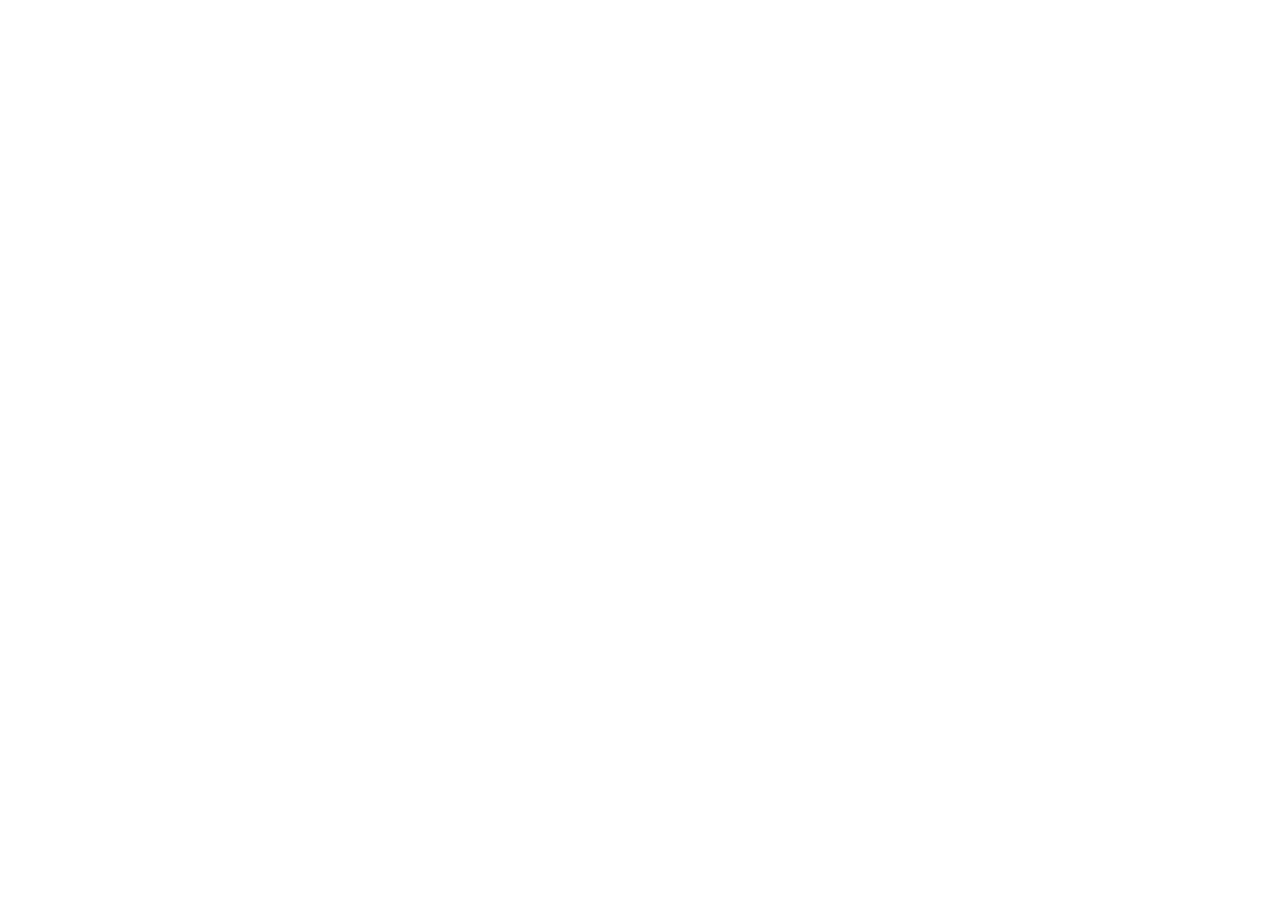
==== index.html @ 0cd40258 "Add files via upload" ====
<!DOCTYPE html>
<html lang="en">
<head>
  <meta charset="UTF-8">
  <meta name="viewport" content="width=device-width, initial-scale=1">
  <title>Campus Store Kiosk</title>
  <link rel="stylesheet" href="css/styles.css">
</head>
<body>
  <!-- The whole kiosk is rendered into this container by js/app.js -->
  <div id="app"></div>

  <script src="js/products.js"></script>
  <script src="js/app.js"></script>
</body>
</html>
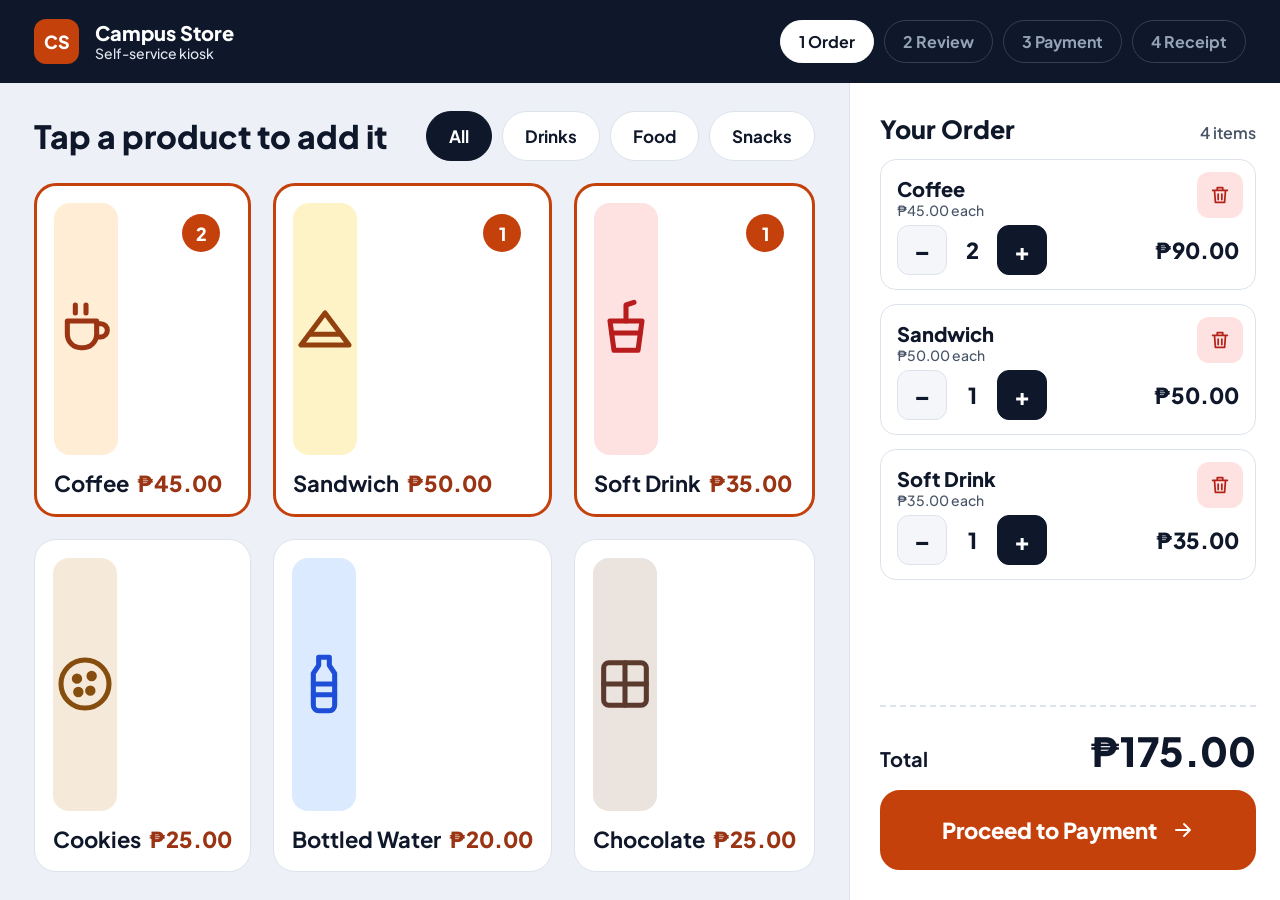
==== commit 5c840c01: "Add files via upload Stage 2: build kiosk interface" ====
--- a/index.html
+++ b/index.html
@@ -4,6 +4,13 @@
   <meta charset="UTF-8">
   <meta name="viewport" content="width=device-width, initial-scale=1">
   <title>Campus Store Kiosk</title>
+
+  <!-- Fonts: Plus Jakarta Sans (interface) and JetBrains Mono (receipt, transaction numbers).
+       If the kiosk is offline, the browser falls back to system fonts. -->
+  <link rel="preconnect" href="https://fonts.googleapis.com">
+  <link rel="preconnect" href="https://fonts.gstatic.com" crossorigin>
+  <link href="https://fonts.googleapis.com/css2?family=JetBrains+Mono:wght@400;600;700&family=Plus+Jakarta+Sans:wght@400;500;600;700;800&display=swap" rel="stylesheet">
+
   <link rel="stylesheet" href="css/styles.css">
 </head>
 <body>
--- a/css/styles.css
+++ b/css/styles.css
@@ -0,0 +1,333 @@
+/* ===== Design tokens (taken from the IT415 Sample UI) ===== */
+:root {
+  --navy: #0f172a;
+  --navy-soft: #1b2436;
+  --orange: #c4410c;
+  --orange-dark: #9a3412;
+  --cream: #fff4e8;
+  --bg: #edf1f7;
+  --card: #ffffff;
+  --border: #dde3ec;
+  --text: #0f172a;
+  --muted: #475467;
+  --green: #15803d;
+  --green-bg: #dcfce7;
+  --red: #b42318;
+  --red-bg: #fee2e2;
+  --blue: #1d4ed8;
+  --blue-bg: #dbeafe;
+  --purple: #6d28d9;
+  --purple-bg: #ede9fe;
+  --radius: 22px;
+  --font: "Plus Jakarta Sans", "Segoe UI", system-ui, sans-serif;
+  --mono: "JetBrains Mono", "Consolas", "Courier New", monospace;
+}
+
+* { box-sizing: border-box; }
+
+html, body {
+  margin: 0;
+  height: 100%;
+  background: var(--bg);
+  color: var(--text);
+  font-family: var(--font);
+  -webkit-tap-highlight-color: transparent;
+  user-select: none;
+}
+
+button { font-family: inherit; color: inherit; cursor: pointer; }
+svg { display: block; }
+
+/* ===== Page frame: header on top, screen fills the rest ===== */
+#app { height: 100vh; display: flex; flex-direction: column; }
+.screen { flex: 1; min-height: 0; }
+
+/* ===== Header ===== */
+.header {
+  height: 83px;
+  flex: none;
+  background: var(--navy);
+  color: #fff;
+  display: flex;
+  align-items: center;
+  justify-content: space-between;
+  padding: 0 34px;
+}
+.brand { display: flex; align-items: center; gap: 16px; }
+.brand-logo {
+  width: 45px; height: 45px;
+  background: var(--orange);
+  border-radius: 12px;
+  display: grid; place-items: center;
+  font-weight: 800; font-size: 18px;
+}
+.brand-name { font-weight: 800; font-size: 20px; line-height: 1.1; }
+.brand-sub { font-size: 14px; font-weight: 500; color: #e2e8f0; }
+
+.steps { display: flex; gap: 10px; }
+.step {
+  padding: 10px 18px;
+  border-radius: 999px;
+  font-weight: 700; font-size: 16px;
+  border: 1px solid #334155;
+  color: #94a3b8;
+}
+.step.done { background: var(--navy-soft); border-color: var(--navy-soft); color: #fff; }
+.step.active { background: #fff; border-color: #fff; color: var(--navy); }
+
+/* ===== Shared buttons ===== */
+.btn {
+  border-radius: 20px;
+  border: 2px solid var(--navy);
+  background: #fff;
+  font-weight: 800; font-size: 22px;
+  min-height: 80px;
+  padding: 0 28px;
+  display: inline-flex; align-items: center; justify-content: center; gap: 14px;
+}
+.btn:active { transform: scale(0.98); }
+.btn-primary { background: var(--orange); border-color: var(--orange); color: #fff; }
+.btn-primary:disabled { background: #cbd5e1; border-color: #cbd5e1; color: #fff; cursor: not-allowed; }
+.btn svg { width: 24px; height: 24px; }
+
+.card { background: var(--card); border: 1px solid var(--border); border-radius: var(--radius); }
+.peso-orange { color: var(--orange-dark); font-weight: 800; }
+
+/* ===== Screen 1: Order ===== */
+.order-layout { display: grid; grid-template-columns: 1fr 437px; height: 100%; }
+.products-area { padding: 28px 34px; display: flex; flex-direction: column; min-height: 0; }
+.products-top { display: flex; align-items: center; justify-content: space-between; margin-bottom: 22px; }
+.products-top h1 { margin: 0; font-size: 32px; font-weight: 800; }
+.chips { display: flex; gap: 10px; }
+.chip {
+  min-height: 50px; padding: 0 22px;
+  border-radius: 999px; border: 1px solid var(--border);
+  background: #fff; font-weight: 700; font-size: 17px;
+}
+.chip.selected { background: var(--navy); border-color: var(--navy); color: #fff; }
+
+.product-grid {
+  flex: 1; min-height: 0;
+  display: grid; grid-template-columns: repeat(3, 1fr); grid-template-rows: repeat(2, 1fr);
+  gap: 22px;
+}
+.product-card {
+  position: relative;
+  display: flex; flex-direction: column; gap: 14px;
+  padding: 18px;
+  background: #fff;
+  border: 1.5px solid var(--border);
+  border-radius: 22px;
+  text-align: left;
+  min-height: 0;
+}
+.product-card.in-order { border: 3px solid var(--orange); padding: 16.5px; }
+.product-tile { flex: 1; min-height: 0; border-radius: 16px; display: grid; place-items: center; }
+.product-tile svg { width: 56px; height: 56px; }
+.product-info { display: flex; justify-content: space-between; align-items: baseline; gap: 8px; }
+.product-name { font-weight: 700; font-size: 22px; white-space: nowrap; }
+.product-price { font-weight: 800; font-size: 22px; color: var(--orange-dark); white-space: nowrap; }
+.badge {
+  position: absolute; top: 28px; right: 28px;
+  width: 38px; height: 38px; border-radius: 50%;
+  background: var(--orange); color: #fff;
+  display: grid; place-items: center; font-weight: 800; font-size: 18px;
+}
+
+/* Order panel (right side) */
+.order-panel {
+  background: #fff; border-left: 1px solid var(--border);
+  padding: 30px; display: flex; flex-direction: column; min-height: 0;
+}
+.panel-head { display: flex; justify-content: space-between; align-items: baseline; margin-bottom: 14px; }
+.panel-head h2 { margin: 0; font-size: 25px; font-weight: 800; }
+.panel-head span { color: var(--muted); font-weight: 600; font-size: 16px; }
+.order-rows { flex: 1; min-height: 0; overflow-y: auto; display: flex; flex-direction: column; gap: 14px; }
+.order-row { border: 1px solid var(--border); border-radius: 16px; padding: 16px 16px 14px; position: relative; }
+.row-name { font-weight: 800; font-size: 20px; }
+.row-each { font-size: 14px; color: var(--muted); font-weight: 500; }
+.row-bottom { display: flex; align-items: center; margin-top: 6px; }
+.qty { display: flex; align-items: center; gap: 14px; }
+.qty-btn {
+  width: 50px; height: 50px; border-radius: 12px; border: 1px solid var(--border);
+  background: #f4f6fa; font-size: 24px; font-weight: 800; display: grid; place-items: center;
+}
+.qty-btn.plus { background: var(--navy); border-color: var(--navy); color: #fff; }
+.qty-num { min-width: 22px; text-align: center; font-weight: 800; font-size: 22px; }
+.row-subtotal { margin-left: auto; font-weight: 800; font-size: 22px; }
+.trash-btn {
+  position: absolute; top: 12px; right: 12px;
+  width: 46px; height: 46px; border-radius: 12px; border: none;
+  background: var(--red-bg); color: var(--red);
+  display: grid; place-items: center;
+}
+.trash-btn svg { width: 22px; height: 22px; }
+
+.order-empty {
+  flex: 1; border: 2px dashed var(--border); border-radius: 16px;
+  display: flex; flex-direction: column; align-items: center; justify-content: center;
+  text-align: center; padding: 24px; color: var(--muted); gap: 8px;
+}
+.order-empty svg { width: 56px; height: 56px; color: #94a3b8; }
+.order-empty strong { font-size: 20px; color: var(--text); }
+
+.panel-foot { border-top: 2px dashed var(--border); margin-top: 18px; padding-top: 18px; }
+.total-line { display: flex; justify-content: space-between; align-items: baseline; margin-bottom: 14px; }
+.total-line .label { font-weight: 700; font-size: 20px; }
+.total-line .amount { font-weight: 800; font-size: 40px; }
+.panel-foot .btn { width: 100%; }
+
+/* ===== Screen 2: Review ===== */
+.review-wrap { max-width: 1084px; margin: 0 auto; padding: 40px 0 0; }
+.review-wrap h1, .pay-head h1 { margin: 0; font-size: 36px; font-weight: 800; }
+.sub { margin: 4px 0 0; color: var(--muted); font-size: 18px; font-weight: 500; }
+.table-card { margin-top: 24px; overflow: hidden; }
+.table-head, .table-row { display: grid; grid-template-columns: 1fr 160px 220px 200px; align-items: center; padding: 0 34px; }
+.table-head { height: 58px; background: #f8fafc; border-bottom: 1px solid var(--border);
+  font-size: 15px; font-weight: 800; letter-spacing: 0.06em; color: var(--muted); }
+.table-row { height: 76px; border-bottom: 1px solid var(--border); font-size: 24px; }
+.table-row .name { font-weight: 800; }
+.table-row .unit { color: var(--muted); }
+.table-row .subtotal { font-weight: 800; }
+.table-head > :nth-child(n+2), .table-row > :nth-child(n+2) { text-align: right; }
+.table-head > :nth-child(2), .table-row > :nth-child(2) { text-align: center; }
+.table-row .qty-cell { font-weight: 800; }
+.table-space { height: 70px; }
+.table-foot { background: var(--cream); border-top: 2px solid #fde9c4; padding: 24px 34px;
+  display: flex; justify-content: space-between; align-items: center; }
+.table-foot .t1 { font-weight: 800; font-size: 22px; }
+.table-foot .t2 { color: var(--muted); font-size: 16px; }
+.table-foot .big { font-size: 52px; font-weight: 800; color: var(--orange-dark); }
+.button-row { display: flex; gap: 20px; margin-top: 24px; }
+.button-row .btn-secondary { width: 295px; }
+.button-row .btn-primary { flex: 1; }
+
+/* ===== Screen 3: Payment method ===== */
+.pay-wrap { max-width: 1168px; margin: 0 auto; padding: 42px 0 0; }
+.pay-head { display: flex; justify-content: space-between; align-items: flex-end; }
+.pay-head h1 { margin-top: 28px; }
+.due-card { padding: 12px 28px 10px; text-align: right; border-radius: 18px; }
+.due-card .l { font-size: 14px; font-weight: 800; letter-spacing: 0.06em; color: var(--muted); }
+.due-card .v { font-size: 40px; font-weight: 800; color: var(--orange-dark); line-height: 1.1; }
+.method-grid { display: grid; grid-template-columns: repeat(3, 1fr); gap: 30px; margin-top: 34px; }
+.method-card {
+  height: 420px; border-radius: 28px; border: 2px solid var(--border); background: #fff;
+  display: flex; flex-direction: column; align-items: center; justify-content: center;
+  text-align: center; padding: 30px; gap: 14px;
+}
+.method-card:active { transform: scale(0.98); }
+.method-icon { width: 146px; height: 146px; border-radius: 50%; display: grid; place-items: center; margin-bottom: 14px; }
+.method-icon svg { width: 72px; height: 72px; }
+.method-card h2 { margin: 0; font-size: 34px; font-weight: 800; }
+.method-card p { margin: 0; color: var(--muted); font-size: 19px; font-weight: 500; max-width: 300px; }
+.pay-wrap > .btn { margin-top: 34px; width: 295px; }
+
+/* ===== Screen 4: Cash ===== */
+.cash-layout { display: grid; grid-template-columns: 1fr 1fr; gap: 42px; padding: 34px 67px 0; }
+.title-line { display: flex; align-items: center; gap: 16px; }
+.title-line h1 { margin: 0; font-size: 36px; font-weight: 800; }
+.title-icon { width: 58px; height: 58px; border-radius: 16px; display: grid; place-items: center; }
+.title-icon svg { width: 30px; height: 30px; }
+.amount-card { margin-top: 22px; padding: 0 26px; height: 86px; display: flex; align-items: center; justify-content: space-between; border-radius: 22px; }
+.amount-card .l { color: var(--muted); font-weight: 700; font-size: 21px; }
+.amount-card .v { font-size: 38px; font-weight: 800; }
+.field-label { margin: 22px 0 8px; font-weight: 800; font-size: 19px; }
+.amount-input { height: 82px; border: 3px solid var(--navy); border-radius: 22px; background: #fff;
+  padding: 0 26px; display: flex; align-items: center; font-size: 42px; font-weight: 800; }
+.amount-input.error { border-color: var(--red); }
+.quick-label { margin: 18px 0 8px; color: var(--muted); font-weight: 700; font-size: 17px; }
+.quick-row { display: grid; grid-template-columns: repeat(4, 1fr); gap: 12px; }
+.quick-btn { height: 62px; border-radius: 16px; border: 1px solid var(--border); background: #fff; font-weight: 800; font-size: 20px; }
+.quick-btn.selected { background: var(--navy); border-color: var(--navy); color: #fff; }
+.change-box { margin-top: 18px; height: 94px; padding: 0 26px; border-radius: 22px; background: var(--green-bg);
+  border: 2px solid #86efac; display: flex; align-items: center; justify-content: space-between; color: var(--green); }
+.change-box .t1 { font-weight: 800; font-size: 22px; }
+.change-box .t2 { font-size: 16px; font-weight: 600; }
+.change-box .v { font-size: 46px; font-weight: 800; }
+.keypad-area { display: flex; flex-direction: column; gap: 14px; }
+.keypad { display: grid; grid-template-columns: repeat(3, 1fr); gap: 12px; }
+.key { height: 116px; border-radius: 18px; border: 1px solid var(--border); background: #fff; font-weight: 800; font-size: 38px; display: grid; place-items: center; }
+.key.muted { background: #f1f4f9; font-size: 25px; }
+.key svg { width: 34px; height: 34px; }
+.key:active { background: #eef2f7; }
+.keypad-area .btn { width: 100%; min-height: 84px; }
+.keypad-area .btn-secondary { min-height: 66px; font-size: 21px; }
+
+/* ===== Screen 5: Success ===== */
+.center-wrap { height: 100%; display: flex; justify-content: center; padding-top: 42px; }
+.success-card { width: 750px; height: max-content; padding: 42px 50px 40px; text-align: center; border-radius: 40px; }
+.success-icon { width: 118px; height: 118px; border-radius: 50%; background: #15803d; display: grid; place-items: center; margin: 0 auto 22px; }
+.success-icon svg { width: 62px; height: 62px; color: #fff; }
+.success-card h1 { margin: 0; color: #14532d; font-size: 46px; font-weight: 800; }
+.success-card .sub { margin-bottom: 26px; }
+.details { border: 1px solid var(--border); border-radius: 22px; overflow: hidden; text-align: left; margin-bottom: 20px; }
+.detail-row { display: flex; justify-content: space-between; align-items: center; padding: 0 26px; height: 57px;
+  border-bottom: 1px solid var(--border); font-size: 20px; color: var(--muted); font-weight: 600; }
+.detail-row:last-child { border-bottom: none; }
+.detail-row:first-child { background: #f8fafc; height: 64px; }
+.detail-row .v { color: var(--text); font-weight: 800; font-size: 22px; }
+.detail-row .v.mono { font-family: var(--mono); font-size: 23px; }
+.detail-row .v.green { color: var(--green); font-size: 26px; }
+.success-card .btn { width: 100%; min-height: 80px; }
+
+/* ===== Screen 6: Receipt ===== */
+.receipt-layout { display: grid; grid-template-columns: 490px 440px; gap: 58px; justify-content: center; align-items: center; padding: 30px 0; height: 100%; }
+.receipt-paper { background: #fff; border-radius: 8px; padding: 32px 33px 24px; font-family: var(--mono);
+  box-shadow: 0 10px 28px rgba(15, 23, 42, 0.12); height: 692px; display: flex; flex-direction: column; font-size: 16px; }
+.receipt-paper .title { text-align: center; font-weight: 700; font-size: 22px; letter-spacing: 0.05em; }
+.receipt-paper .sub-title { text-align: center; font-size: 13px; color: var(--muted); margin: 6px 0 16px; }
+.dash { border-top: 1.5px dashed #94a3b8; margin: 12px 0; }
+.r-line { display: flex; justify-content: space-between; margin: 4px 0; }
+.r-head { font-size: 12px; color: var(--muted); font-weight: 600; margin: 8px 0 12px; }
+.r-item { margin-bottom: 12px; }
+.r-item .n { display: flex; justify-content: space-between; font-weight: 700; }
+.r-item .d { color: var(--muted); font-size: 14px; }
+.r-total { font-weight: 700; font-size: 22px; margin: 6px 0 12px; }
+.r-status { color: var(--green); font-weight: 700; }
+.receipt-paper .spacer { flex: 1; }
+.receipt-paper .thanks { text-align: center; font-size: 13px; margin-top: 10px; }
+.receipt-actions h1 { margin: 0 0 8px; font-size: 38px; font-weight: 800; }
+.receipt-actions .sub { margin-bottom: 20px; }
+.receipt-actions .btn { width: 100%; }
+.receipt-actions .btn-secondary { min-height: 66px; margin-top: 18px; font-size: 21px; }
+.note { margin: 18px 0 0; color: var(--muted); font-size: 16px; font-weight: 500; }
+
+/* ===== Screen 7: QR ===== */
+.split-layout { height: 100%; display: grid; grid-template-columns: 457px 641px; gap: 68px; justify-content: center; align-items: center; padding-bottom: 40px; }
+.visual-card { height: 458px; border-radius: 40px; display: grid; place-items: center; }
+.visual-card.tall { height: 542px; }
+.qr-box { width: 312px; height: 312px; border: 2px dashed #94a3b8; border-radius: 10px; position: relative; text-align: center; }
+.qr-corner { position: absolute; width: 75px; height: 75px; background: var(--navy); border-radius: 8px; }
+.qr-corner::before { content: ""; position: absolute; inset: 14px; background: #fff; }
+.qr-corner::after { content: ""; position: absolute; inset: 26px; background: var(--navy); }
+.qr-corner.tl { top: 15px; left: 15px; } .qr-corner.tr { top: 15px; right: 15px; } .qr-corner.bl { bottom: 15px; left: 15px; }
+.qr-label { position: absolute; top: 140px; left: 0; right: 0; font-family: var(--mono); font-size: 14px; font-weight: 700; }
+.qr-label small { display: block; font-weight: 400; font-size: 12px; }
+.qr-ref { margin-top: 14px; color: var(--muted); font-weight: 700; font-size: 16px; text-align: center; }
+.info-side .title-line { margin-bottom: 18px; }
+.info-side .amount-card { margin-top: 0; height: 90px; }
+.info-side .amount-card .v { font-size: 46px; color: var(--orange-dark); }
+.qr-steps { list-style: none; margin: 18px 0; padding: 0; display: flex; flex-direction: column; gap: 14px; }
+.qr-steps li { display: flex; gap: 16px; align-items: center; font-size: 20px; font-weight: 500; }
+.qr-steps .n { width: 38px; height: 38px; border-radius: 50%; background: var(--navy); color: #fff; display: grid; place-items: center; font-weight: 800; font-size: 17px; flex: none; }
+.info-side .button-row { margin-top: 18px; gap: 16px; }
+.info-side .button-row .btn-secondary { width: 232px; min-height: 82px; }
+.info-side .note { margin-top: 14px; font-size: 15px; }
+
+/* ===== Screen 8: Card ===== */
+.instruction { margin: 20px 0 14px; font-weight: 800; font-size: 25px; }
+.processing { background: var(--purple-bg); border: 2px solid #c4b5fd; border-radius: 20px; padding: 22px 24px; color: #4c1d95; }
+.processing .top { display: flex; align-items: center; gap: 14px; font-weight: 800; font-size: 22px; }
+.spinner { width: 26px; height: 26px; border: 4px solid #c4b5fd; border-top-color: var(--purple); border-radius: 50%; animation: spin 0.9s linear infinite; }
+@keyframes spin { to { transform: rotate(360deg); } }
+.progress { height: 12px; background: #fff; border-radius: 999px; margin: 14px 0 10px; overflow: hidden; }
+.progress > div { height: 100%; width: 60%; background: var(--purple); border-radius: 999px; }
+.processing .warn { font-size: 16px; font-weight: 500; }
+
+/* ===== Toast (bottom center) ===== */
+.toast {
+  position: fixed; bottom: 34px; left: 50%; transform: translateX(-50%);
+  background: var(--navy); color: #fff; font-weight: 700; font-size: 19px;
+  padding: 16px 28px; border-radius: 999px; display: flex; align-items: center; gap: 12px;
+}
+.toast svg { width: 22px; height: 22px; color: #4ade80; }
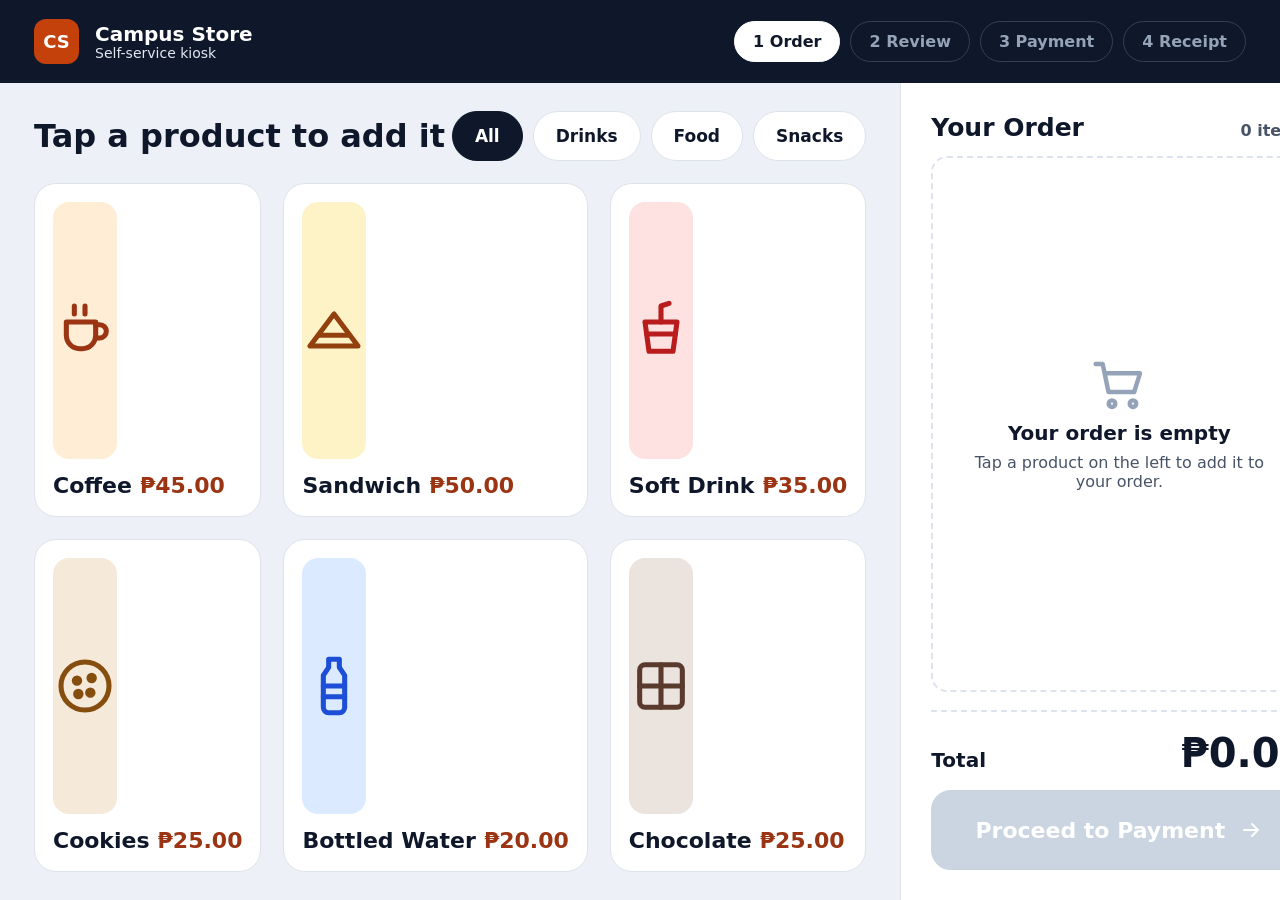
==== commit d6cb97a9: "Update kiosk title and viewport settings" ====
--- a/index.html
+++ b/index.html
@@ -2,14 +2,17 @@
 <html lang="en">
 <head>
   <meta charset="UTF-8">
-  <meta name="viewport" content="width=device-width, initial-scale=1">
-  <title>Campus Store Kiosk</title>
+  <!-- Tablet kiosk: fit the screen width, and stop pinch-zoom so a stray touch never zooms the kiosk. -->
+  <meta name="viewport" content="width=device-width, initial-scale=1, maximum-scale=1, user-scalable=no, viewport-fit=cover">
+  <meta name="theme-color" content="#1c120c">
+  <meta name="mobile-web-app-capable" content="yes">
+  <title>Slurp Noodle House Kiosk</title>
 
-  <!-- Fonts: Plus Jakarta Sans (interface) and JetBrains Mono (receipt, transaction numbers).
+  <!-- Fonts: Poppins (interface) and JetBrains Mono (receipt, transaction numbers).
        If the kiosk is offline, the browser falls back to system fonts. -->
   <link rel="preconnect" href="https://fonts.googleapis.com">
   <link rel="preconnect" href="https://fonts.gstatic.com" crossorigin>
-  <link href="https://fonts.googleapis.com/css2?family=JetBrains+Mono:wght@400;600;700&family=Plus+Jakarta+Sans:wght@400;500;600;700;800&display=swap" rel="stylesheet">
+  <link href="https://fonts.googleapis.com/css2?family=JetBrains+Mono:wght@400;600;700&family=Poppins:wght@400;500;600;700;800&display=swap" rel="stylesheet">
 
   <link rel="stylesheet" href="css/styles.css">
 </head>
--- a/css/styles.css
+++ b/css/styles.css
@@ -331,3 +331,11 @@
   padding: 16px 28px; border-radius: 999px; display: flex; align-items: center; gap: 12px;
 }
 .toast svg { width: 22px; height: 22px; color: #4ade80; }
+
+/* ===== Stage 3 additions: toast animation, error toast, card progress animation ===== */
+.toast { z-index: 50; animation: toast-in 0.2s ease-out; }
+.toast.error svg { color: #f87171; }
+@keyframes toast-in { from { opacity: 0; transform: translate(-50%, 12px); } to { opacity: 1; transform: translate(-50%, 0); } }
+.progress > div.running { width: 0; animation: fill-bar 1.8s linear forwards; }
+@keyframes fill-bar { to { width: 100%; } }
+.btn-secondary:disabled { opacity: 0.5; cursor: not-allowed; }
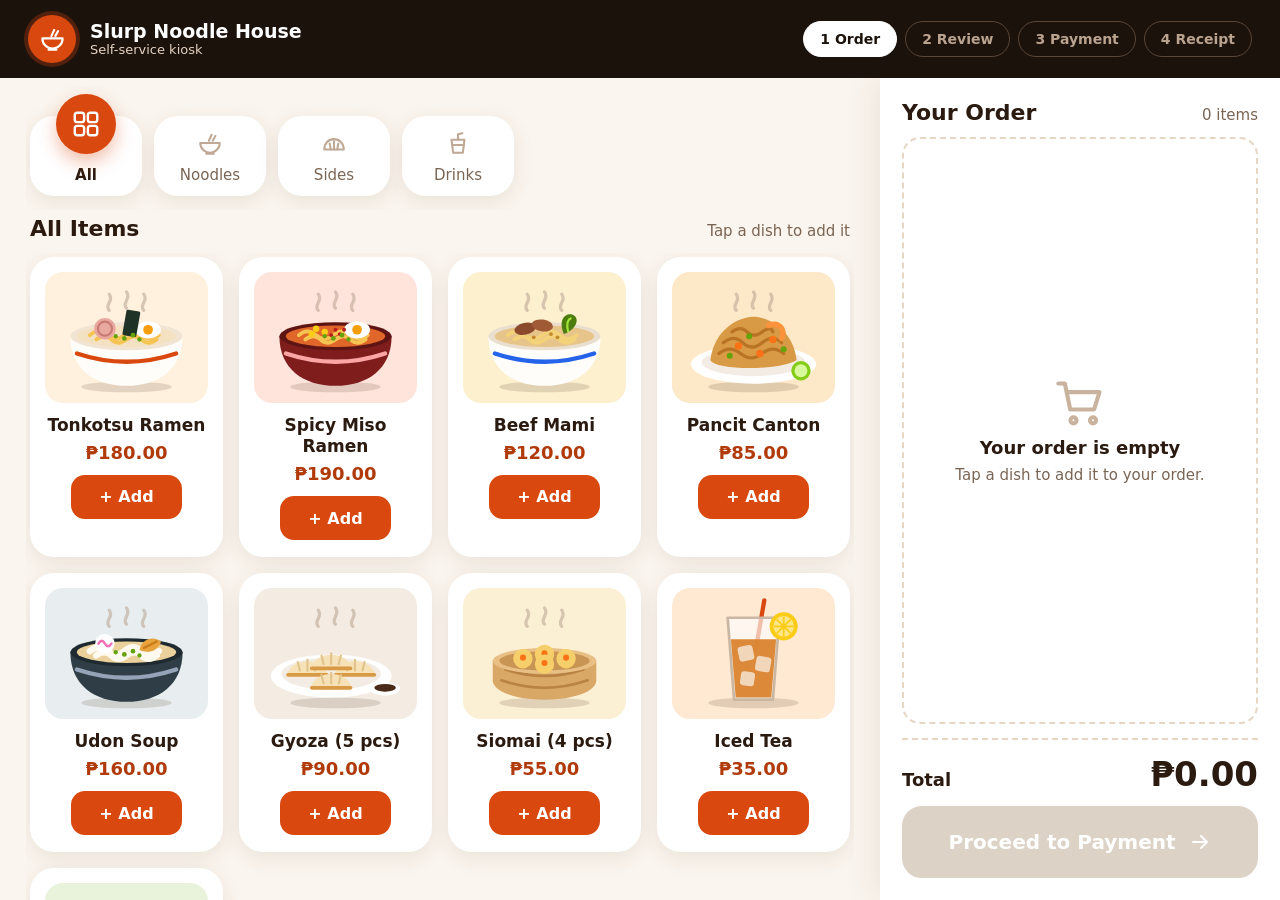
==== commit 7df5920a: "note pending index.html optimizations from optimization branch" ====
--- a/index.html
+++ b/index.html
@@ -1,6 +1,17 @@
 <!DOCTYPE html>
 <html lang="en">
-<head>
+<!--
+  PENDING OPTIMIZATIONS (not yet merged)
+  Implemented in the optimization branch as index-optimizedv1.html.
+  This file on main does not include them yet.
+
+  - Load scripts with defer (execution order unchanged: products.js, then app).
+  - Point asset references to the optimized files:
+    css/styles-optimizedv1.css and js/app-optimizedv1.js.
+  - Not included in this round: self-hosting the Google Fonts files to remove
+    the external, render-blocking request (follow-up).
+-->
+  <head>
   <meta charset="UTF-8">
   <!-- Tablet kiosk: fit the screen width, and stop pinch-zoom so a stray touch never zooms the kiosk. -->
   <meta name="viewport" content="width=device-width, initial-scale=1, maximum-scale=1, user-scalable=no, viewport-fit=cover">
--- a/css/styles.css
+++ b/css/styles.css
@@ -1,25 +1,31 @@
-/* ===== Design tokens (taken from the IT415 Sample UI) ===== */
+/* =====================================================================
+   Slurp Noodle House Kiosk - redesign stage
+   Warm noodle-shop theme, built for tablets (landscape AND portrait).
+   Only the look changed. The behavior lives in js/app.js.
+   ===================================================================== */
+
+/* ===== Design tokens ===== */
 :root {
-  --navy: #0f172a;
-  --navy-soft: #1b2436;
-  --orange: #c4410c;
-  --orange-dark: #9a3412;
-  --cream: #fff4e8;
-  --bg: #edf1f7;
+  --ink: #2b1a10;
+  --brown: #1c120c;
+  --brown-soft: #33231a;
+  --orange: #d9480f;
+  --orange-dark: #b13a0a;
+  --orange-soft: #fff1e6;
+  --cream: #fff6ea;
+  --bg: #faf5ee;
   --card: #ffffff;
-  --border: #dde3ec;
-  --text: #0f172a;
-  --muted: #475467;
+  --border: #efe3d4;
+  --muted: #7a6554;
   --green: #15803d;
   --green-bg: #dcfce7;
   --red: #b42318;
-  --red-bg: #fee2e2;
-  --blue: #1d4ed8;
-  --blue-bg: #dbeafe;
+  --red-bg: #fee4e2;
   --purple: #6d28d9;
   --purple-bg: #ede9fe;
-  --radius: 22px;
-  --font: "Plus Jakarta Sans", "Segoe UI", system-ui, sans-serif;
+  --radius: 24px;
+  --shadow: 0 6px 22px rgba(90, 45, 10, 0.09);
+  --font: "Poppins", "Segoe UI", system-ui, sans-serif;
   --mono: "JetBrains Mono", "Consolas", "Courier New", monospace;
 }
 
@@ -29,313 +35,460 @@
   margin: 0;
   height: 100%;
   background: var(--bg);
-  color: var(--text);
+  color: var(--ink);
   font-family: var(--font);
   -webkit-tap-highlight-color: transparent;
+  -webkit-user-select: none;
   user-select: none;
+  overscroll-behavior: none;
 }
 
 button { font-family: inherit; color: inherit; cursor: pointer; }
 svg { display: block; }
-
-/* ===== Page frame: header on top, screen fills the rest ===== */
-#app { height: 100vh; display: flex; flex-direction: column; }
-.screen { flex: 1; min-height: 0; }
+h1, h2, p { margin: 0; }
+
+/* ===== Page frame: header on top, the screen fills the rest ===== */
+#app { height: 100vh; height: 100dvh; display: flex; flex-direction: column; }
+.screen { flex: 1; min-height: 0; overflow-y: auto; -webkit-overflow-scrolling: touch; }
 
 /* ===== Header ===== */
 .header {
-  height: 83px;
   flex: none;
-  background: var(--navy);
+  min-height: 78px;
+  background: var(--brown);
   color: #fff;
   display: flex;
   align-items: center;
   justify-content: space-between;
-  padding: 0 34px;
-}
-.brand { display: flex; align-items: center; gap: 16px; }
+  gap: 16px;
+  padding: 10px 28px;
+  padding-top: max(10px, env(safe-area-inset-top));
+}
+.brand { display: flex; align-items: center; gap: 14px; min-width: 0; }
 .brand-logo {
-  width: 45px; height: 45px;
+  width: 48px; height: 48px; flex: none;
   background: var(--orange);
-  border-radius: 12px;
+  border-radius: 50%;
   display: grid; place-items: center;
-  font-weight: 800; font-size: 18px;
-}
-.brand-name { font-weight: 800; font-size: 20px; line-height: 1.1; }
-.brand-sub { font-size: 14px; font-weight: 500; color: #e2e8f0; }
-
-.steps { display: flex; gap: 10px; }
+  box-shadow: 0 0 0 4px rgba(217, 72, 15, 0.28);
+}
+.brand-logo svg { width: 27px; height: 27px; color: #fff; }
+.brand-name { font-weight: 700; font-size: 19px; line-height: 1.15; white-space: nowrap; }
+.brand-sub { font-size: 13px; font-weight: 400; color: #e4d3c3; }
+
+.steps { display: flex; gap: 8px; }
 .step {
-  padding: 10px 18px;
+  padding: 9px 16px;
   border-radius: 999px;
-  font-weight: 700; font-size: 16px;
-  border: 1px solid #334155;
-  color: #94a3b8;
-}
-.step.done { background: var(--navy-soft); border-color: var(--navy-soft); color: #fff; }
-.step.active { background: #fff; border-color: #fff; color: var(--navy); }
-
-/* ===== Shared buttons ===== */
+  font-weight: 600; font-size: 14px;
+  white-space: nowrap;
+  border: 1px solid #5a4636;
+  color: #bba48f;
+}
+.step.done { background: var(--brown-soft); border-color: var(--brown-soft); color: #fff; }
+.step.active { background: #fff; border-color: #fff; color: var(--brown); }
+
+/* ===== Shared buttons + cards ===== */
 .btn {
   border-radius: 20px;
-  border: 2px solid var(--navy);
+  border: 2px solid var(--ink);
   background: #fff;
-  font-weight: 800; font-size: 22px;
-  min-height: 80px;
-  padding: 0 28px;
-  display: inline-flex; align-items: center; justify-content: center; gap: 14px;
-}
-.btn:active { transform: scale(0.98); }
-.btn-primary { background: var(--orange); border-color: var(--orange); color: #fff; }
-.btn-primary:disabled { background: #cbd5e1; border-color: #cbd5e1; color: #fff; cursor: not-allowed; }
-.btn svg { width: 24px; height: 24px; }
-
-.card { background: var(--card); border: 1px solid var(--border); border-radius: var(--radius); }
-.peso-orange { color: var(--orange-dark); font-weight: 800; }
+  font-weight: 600; font-size: 20px;
+  min-height: 72px;
+  padding: 0 26px;
+  display: inline-flex; align-items: center; justify-content: center; gap: 12px;
+  transition: transform 0.08s ease;
+}
+.btn:active { transform: scale(0.97); }
+.btn svg { width: 24px; height: 24px; flex: none; }
+.btn-primary { background: var(--orange); border-color: var(--orange); color: #fff; box-shadow: 0 8px 18px rgba(217, 72, 15, 0.28); }
+.btn-primary:disabled { background: #ddd2c6; border-color: #ddd2c6; color: #fff; box-shadow: none; cursor: not-allowed; }
+.btn-secondary:disabled { opacity: 0.5; cursor: not-allowed; }
+
+.card { background: var(--card); border: 1px solid var(--border); border-radius: var(--radius); box-shadow: var(--shadow); }
+.sub { margin-top: 4px; color: var(--muted); font-size: 16px; font-weight: 400; line-height: 1.45; }
+.note { margin-top: 16px; color: var(--muted); font-size: 14px; font-weight: 400; }
 
 /* ===== Screen 1: Order ===== */
-.order-layout { display: grid; grid-template-columns: 1fr 437px; height: 100%; }
-.products-area { padding: 28px 34px; display: flex; flex-direction: column; min-height: 0; }
-.products-top { display: flex; align-items: center; justify-content: space-between; margin-bottom: 22px; }
-.products-top h1 { margin: 0; font-size: 32px; font-weight: 800; }
-.chips { display: flex; gap: 10px; }
-.chip {
-  min-height: 50px; padding: 0 22px;
-  border-radius: 999px; border: 1px solid var(--border);
-  background: #fff; font-weight: 700; font-size: 17px;
-}
-.chip.selected { background: var(--navy); border-color: var(--navy); color: #fff; }
+.order-layout { display: grid; grid-template-columns: minmax(0, 1fr) 400px; overflow: hidden; }
+.products-area { padding: 8px 26px 0; display: flex; flex-direction: column; min-height: 0; min-width: 0; }
+
+/* Category tabs (icon circle pops up when selected) */
+.cat-row { display: flex; gap: 12px; padding: 30px 4px 14px; overflow-x: auto; flex: none; scrollbar-width: none; }
+.cat-row::-webkit-scrollbar { display: none; }
+.cat-tab {
+  position: relative;
+  flex: none;
+  min-width: 112px; height: 80px;
+  padding: 0 14px 12px;
+  border: none; border-radius: 24px;
+  background: #fff;
+  box-shadow: var(--shadow);
+  display: flex; align-items: flex-end; justify-content: center;
+  font-weight: 500; font-size: 15px; color: var(--muted);
+  transition: transform 0.12s ease;
+}
+.cat-tab:active { transform: scale(0.96); }
+.cat-icon {
+  position: absolute; top: 10px; left: 50%;
+  width: 36px; height: 36px; margin-left: -18px;
+  border-radius: 50%;
+  display: grid; place-items: center;
+  color: #bfa995;
+  transition: all 0.15s ease;
+}
+.cat-icon svg { width: 26px; height: 26px; }
+.cat-tab.selected { color: var(--ink); font-weight: 700; }
+.cat-tab.selected .cat-icon {
+  top: -22px; width: 60px; height: 60px; margin-left: -30px;
+  background: var(--orange); color: #fff;
+  box-shadow: 0 8px 18px rgba(217, 72, 15, 0.35);
+}
+.cat-tab.selected .cat-icon svg { width: 30px; height: 30px; }
+
+.section-head { display: flex; align-items: baseline; justify-content: space-between; gap: 12px; padding: 6px 4px 12px; flex: none; }
+.section-head h1 { font-size: 22px; font-weight: 700; }
+.section-head span { color: var(--muted); font-size: 15px; }
 
 .product-grid {
   flex: 1; min-height: 0;
-  display: grid; grid-template-columns: repeat(3, 1fr); grid-template-rows: repeat(2, 1fr);
-  gap: 22px;
+  overflow-y: auto; -webkit-overflow-scrolling: touch;
+  display: grid;
+  grid-template-columns: repeat(auto-fill, minmax(180px, 1fr));
+  grid-auto-rows: max-content;
+  gap: 16px;
+  padding: 4px 4px 28px;
 }
 .product-card {
   position: relative;
-  display: flex; flex-direction: column; gap: 14px;
-  padding: 18px;
+  display: flex; flex-direction: column; align-items: center; gap: 6px;
+  padding: 12px 12px 14px;
   background: #fff;
-  border: 1.5px solid var(--border);
-  border-radius: 22px;
-  text-align: left;
-  min-height: 0;
-}
-.product-card.in-order { border: 3px solid var(--orange); padding: 16.5px; }
-.product-tile { flex: 1; min-height: 0; border-radius: 16px; display: grid; place-items: center; }
-.product-tile svg { width: 56px; height: 56px; }
-.product-info { display: flex; justify-content: space-between; align-items: baseline; gap: 8px; }
-.product-name { font-weight: 700; font-size: 22px; white-space: nowrap; }
-.product-price { font-weight: 800; font-size: 22px; color: var(--orange-dark); white-space: nowrap; }
+  border: 3px solid transparent;
+  border-radius: 24px;
+  box-shadow: var(--shadow);
+  text-align: center;
+  transition: transform 0.08s ease;
+}
+.product-card:active { transform: scale(0.97); }
+.product-card.in-order { border-color: var(--orange); }
+.product-art {
+  width: 100%; aspect-ratio: 140 / 98;
+  border-radius: 18px;
+  display: grid; place-items: center;
+  padding: 6px;
+}
+.product-art svg { width: 100%; height: 100%; }
+.product-name { margin-top: 6px; font-weight: 600; font-size: 17px; line-height: 1.25; }
+.product-price { font-weight: 700; font-size: 18px; color: var(--orange-dark); }
+.add-pill {
+  margin-top: 6px;
+  min-height: 44px; padding: 0 28px;
+  display: inline-flex; align-items: center;
+  border-radius: 14px;
+  background: var(--orange); color: #fff;
+  font-weight: 600; font-size: 16px;
+}
 .badge {
-  position: absolute; top: 28px; right: 28px;
-  width: 38px; height: 38px; border-radius: 50%;
+  position: absolute; top: 10px; right: 10px; z-index: 1;
+  min-width: 36px; height: 36px; padding: 0 8px; border-radius: 999px;
   background: var(--orange); color: #fff;
-  display: grid; place-items: center; font-weight: 800; font-size: 18px;
-}
-
-/* Order panel (right side) */
+  display: grid; place-items: center; font-weight: 700; font-size: 17px;
+  box-shadow: 0 4px 10px rgba(217, 72, 15, 0.4);
+}
+
+/* Order panel (right side in landscape) */
 .order-panel {
-  background: #fff; border-left: 1px solid var(--border);
-  padding: 30px; display: flex; flex-direction: column; min-height: 0;
-}
-.panel-head { display: flex; justify-content: space-between; align-items: baseline; margin-bottom: 14px; }
-.panel-head h2 { margin: 0; font-size: 25px; font-weight: 800; }
-.panel-head span { color: var(--muted); font-weight: 600; font-size: 16px; }
-.order-rows { flex: 1; min-height: 0; overflow-y: auto; display: flex; flex-direction: column; gap: 14px; }
-.order-row { border: 1px solid var(--border); border-radius: 16px; padding: 16px 16px 14px; position: relative; }
-.row-name { font-weight: 800; font-size: 20px; }
-.row-each { font-size: 14px; color: var(--muted); font-weight: 500; }
-.row-bottom { display: flex; align-items: center; margin-top: 6px; }
-.qty { display: flex; align-items: center; gap: 14px; }
+  background: #fff;
+  box-shadow: -8px 0 28px rgba(90, 45, 10, 0.07);
+  padding: 22px 22px 22px;
+  display: flex; flex-direction: column; min-height: 0;
+}
+.panel-head { display: flex; justify-content: space-between; align-items: baseline; margin-bottom: 12px; flex: none; }
+.panel-head h2 { font-size: 22px; font-weight: 700; }
+.panel-head span { color: var(--muted); font-weight: 500; font-size: 15px; }
+.order-rows { flex: 1; min-height: 0; overflow-y: auto; -webkit-overflow-scrolling: touch; display: flex; flex-direction: column; gap: 12px; padding-right: 2px; }
+.order-row { position: relative; flex: none; background: #fffaf4; border: 1px solid var(--border); border-radius: 18px; padding: 14px 14px 12px; }
+.row-name { font-weight: 600; font-size: 17px; padding-right: 54px; }
+.row-each { font-size: 13px; color: var(--muted); }
+.row-bottom { display: flex; align-items: center; margin-top: 8px; }
+.qty { display: flex; align-items: center; gap: 10px; }
 .qty-btn {
-  width: 50px; height: 50px; border-radius: 12px; border: 1px solid var(--border);
-  background: #f4f6fa; font-size: 24px; font-weight: 800; display: grid; place-items: center;
-}
-.qty-btn.plus { background: var(--navy); border-color: var(--navy); color: #fff; }
-.qty-num { min-width: 22px; text-align: center; font-weight: 800; font-size: 22px; }
-.row-subtotal { margin-left: auto; font-weight: 800; font-size: 22px; }
+  width: 48px; height: 48px; border-radius: 14px;
+  border: 1px solid var(--border); background: #fff;
+  font-size: 24px; font-weight: 700; line-height: 1;
+  display: grid; place-items: center;
+}
+.qty-btn.plus { background: var(--brown); border-color: var(--brown); color: #fff; }
+.qty-btn:active { transform: scale(0.92); }
+.qty-num { min-width: 26px; text-align: center; font-weight: 700; font-size: 20px; }
+.row-subtotal { margin-left: auto; font-weight: 700; font-size: 20px; }
 .trash-btn {
-  position: absolute; top: 12px; right: 12px;
-  width: 46px; height: 46px; border-radius: 12px; border: none;
+  position: absolute; top: 10px; right: 10px;
+  width: 46px; height: 46px; border-radius: 14px; border: none;
   background: var(--red-bg); color: var(--red);
   display: grid; place-items: center;
 }
 .trash-btn svg { width: 22px; height: 22px; }
 
 .order-empty {
-  flex: 1; border: 2px dashed var(--border); border-radius: 16px;
+  flex: 1; border: 2px dashed #e6d6c3; border-radius: 18px;
   display: flex; flex-direction: column; align-items: center; justify-content: center;
-  text-align: center; padding: 24px; color: var(--muted); gap: 8px;
-}
-.order-empty svg { width: 56px; height: 56px; color: #94a3b8; }
-.order-empty strong { font-size: 20px; color: var(--text); }
-
-.panel-foot { border-top: 2px dashed var(--border); margin-top: 18px; padding-top: 18px; }
-.total-line { display: flex; justify-content: space-between; align-items: baseline; margin-bottom: 14px; }
-.total-line .label { font-weight: 700; font-size: 20px; }
-.total-line .amount { font-weight: 800; font-size: 40px; }
+  text-align: center; padding: 20px; color: var(--muted); gap: 8px; font-size: 15px;
+}
+.order-empty svg { width: 52px; height: 52px; color: #c9b39e; }
+.order-empty strong { font-size: 18px; font-weight: 600; color: var(--ink); }
+
+.panel-foot { flex: none; border-top: 2px dashed #e6d6c3; margin-top: 14px; padding-top: 14px; }
+.total-line { display: flex; justify-content: space-between; align-items: baseline; margin-bottom: 12px; }
+.total-line .label { font-weight: 600; font-size: 18px; }
+.total-line .amount { font-weight: 800; font-size: 34px; }
 .panel-foot .btn { width: 100%; }
 
 /* ===== Screen 2: Review ===== */
-.review-wrap { max-width: 1084px; margin: 0 auto; padding: 40px 0 0; }
-.review-wrap h1, .pay-head h1 { margin: 0; font-size: 36px; font-weight: 800; }
-.sub { margin: 4px 0 0; color: var(--muted); font-size: 18px; font-weight: 500; }
-.table-card { margin-top: 24px; overflow: hidden; }
-.table-head, .table-row { display: grid; grid-template-columns: 1fr 160px 220px 200px; align-items: center; padding: 0 34px; }
-.table-head { height: 58px; background: #f8fafc; border-bottom: 1px solid var(--border);
-  font-size: 15px; font-weight: 800; letter-spacing: 0.06em; color: var(--muted); }
-.table-row { height: 76px; border-bottom: 1px solid var(--border); font-size: 24px; }
-.table-row .name { font-weight: 800; }
+.review-wrap { width: 100%; max-width: 1040px; margin: 0 auto; padding: 32px 28px 36px; }
+.review-wrap h1, .pay-head h1 { font-size: 32px; font-weight: 700; }
+.table-card { margin-top: 22px; overflow: hidden; }
+.table-head, .table-row { display: grid; grid-template-columns: minmax(0, 1fr) 110px 150px 150px; align-items: center; padding: 0 28px; }
+.table-head { height: 52px; background: #fffaf4; border-bottom: 1px solid var(--border); font-size: 13px; font-weight: 600; letter-spacing: 0.08em; color: var(--muted); }
+.table-row { min-height: 70px; border-bottom: 1px solid var(--border); font-size: 20px; }
+.table-row .name { font-weight: 600; }
 .table-row .unit { color: var(--muted); }
-.table-row .subtotal { font-weight: 800; }
+.table-row .subtotal { font-weight: 700; }
 .table-head > :nth-child(n+2), .table-row > :nth-child(n+2) { text-align: right; }
 .table-head > :nth-child(2), .table-row > :nth-child(2) { text-align: center; }
-.table-row .qty-cell { font-weight: 800; }
-.table-space { height: 70px; }
-.table-foot { background: var(--cream); border-top: 2px solid #fde9c4; padding: 24px 34px;
-  display: flex; justify-content: space-between; align-items: center; }
-.table-foot .t1 { font-weight: 800; font-size: 22px; }
-.table-foot .t2 { color: var(--muted); font-size: 16px; }
-.table-foot .big { font-size: 52px; font-weight: 800; color: var(--orange-dark); }
-.button-row { display: flex; gap: 20px; margin-top: 24px; }
-.button-row .btn-secondary { width: 295px; }
+.table-row .qty-cell { font-weight: 700; }
+.table-space { height: 28px; }
+.table-foot { background: var(--cream); border-top: 2px solid #fde3bf; padding: 20px 28px; display: flex; justify-content: space-between; align-items: center; gap: 12px; }
+.table-foot .t1 { font-weight: 700; font-size: 20px; }
+.table-foot .t2 { color: var(--muted); font-size: 15px; }
+.table-foot .big { font-size: 46px; font-weight: 800; color: var(--orange-dark); line-height: 1.1; }
+.button-row { display: flex; gap: 16px; margin-top: 22px; }
+.button-row .btn-secondary { width: 240px; flex: none; }
 .button-row .btn-primary { flex: 1; }
 
 /* ===== Screen 3: Payment method ===== */
-.pay-wrap { max-width: 1168px; margin: 0 auto; padding: 42px 0 0; }
-.pay-head { display: flex; justify-content: space-between; align-items: flex-end; }
-.pay-head h1 { margin-top: 28px; }
-.due-card { padding: 12px 28px 10px; text-align: right; border-radius: 18px; }
-.due-card .l { font-size: 14px; font-weight: 800; letter-spacing: 0.06em; color: var(--muted); }
-.due-card .v { font-size: 40px; font-weight: 800; color: var(--orange-dark); line-height: 1.1; }
-.method-grid { display: grid; grid-template-columns: repeat(3, 1fr); gap: 30px; margin-top: 34px; }
+.pay-wrap { width: 100%; max-width: 1120px; margin: 0 auto; padding: 32px 28px 36px; }
+.pay-head { display: flex; justify-content: space-between; align-items: flex-end; gap: 16px; }
+.due-card { padding: 10px 24px 8px; text-align: right; border-radius: 20px; flex: none; }
+.due-card .l { font-size: 13px; font-weight: 600; letter-spacing: 0.08em; color: var(--muted); }
+.due-card .v { font-size: 36px; font-weight: 800; color: var(--orange-dark); line-height: 1.15; }
+.method-grid { display: grid; grid-template-columns: repeat(3, 1fr); gap: 22px; margin: 28px 0; }
 .method-card {
-  height: 420px; border-radius: 28px; border: 2px solid var(--border); background: #fff;
+  min-height: 340px; border-radius: 28px; border: 2px solid transparent; background: #fff; box-shadow: var(--shadow);
   display: flex; flex-direction: column; align-items: center; justify-content: center;
-  text-align: center; padding: 30px; gap: 14px;
-}
-.method-card:active { transform: scale(0.98); }
-.method-icon { width: 146px; height: 146px; border-radius: 50%; display: grid; place-items: center; margin-bottom: 14px; }
-.method-icon svg { width: 72px; height: 72px; }
-.method-card h2 { margin: 0; font-size: 34px; font-weight: 800; }
-.method-card p { margin: 0; color: var(--muted); font-size: 19px; font-weight: 500; max-width: 300px; }
-.pay-wrap > .btn { margin-top: 34px; width: 295px; }
+  text-align: center; padding: 26px 20px; gap: 10px;
+  transition: transform 0.08s ease, border-color 0.12s ease;
+}
+.method-card:active { transform: scale(0.97); border-color: var(--orange); }
+.method-icon { width: 120px; height: 120px; border-radius: 50%; display: grid; place-items: center; margin-bottom: 10px; }
+.method-icon svg { width: 58px; height: 58px; }
+.method-card h2 { font-size: 26px; font-weight: 700; }
+.method-card p { color: var(--muted); font-size: 16px; line-height: 1.45; max-width: 260px; }
+.pay-wrap > .btn { width: 260px; }
 
 /* ===== Screen 4: Cash ===== */
-.cash-layout { display: grid; grid-template-columns: 1fr 1fr; gap: 42px; padding: 34px 67px 0; }
-.title-line { display: flex; align-items: center; gap: 16px; }
-.title-line h1 { margin: 0; font-size: 36px; font-weight: 800; }
-.title-icon { width: 58px; height: 58px; border-radius: 16px; display: grid; place-items: center; }
+.cash-layout { display: grid; grid-template-columns: 1fr 1fr; gap: 32px; padding: 28px 40px 32px; align-content: start; max-width: 1180px; width: 100%; margin: 0 auto; }
+.title-line { display: flex; align-items: center; gap: 14px; }
+.title-line h1 { font-size: 30px; font-weight: 700; }
+.title-icon { width: 56px; height: 56px; border-radius: 18px; display: grid; place-items: center; flex: none; }
 .title-icon svg { width: 30px; height: 30px; }
-.amount-card { margin-top: 22px; padding: 0 26px; height: 86px; display: flex; align-items: center; justify-content: space-between; border-radius: 22px; }
-.amount-card .l { color: var(--muted); font-weight: 700; font-size: 21px; }
-.amount-card .v { font-size: 38px; font-weight: 800; }
-.field-label { margin: 22px 0 8px; font-weight: 800; font-size: 19px; }
-.amount-input { height: 82px; border: 3px solid var(--navy); border-radius: 22px; background: #fff;
-  padding: 0 26px; display: flex; align-items: center; font-size: 42px; font-weight: 800; }
+.amount-card { margin-top: 18px; padding: 0 22px; min-height: 76px; display: flex; align-items: center; justify-content: space-between; gap: 10px; border-radius: 22px; }
+.amount-card .l { color: var(--muted); font-weight: 500; font-size: 18px; }
+.amount-card .v { font-size: 34px; font-weight: 800; }
+.field-label { margin: 18px 0 8px; font-weight: 600; font-size: 17px; }
+.amount-input { min-height: 78px; border: 3px solid var(--ink); border-radius: 22px; background: #fff; padding: 0 22px; display: flex; align-items: center; font-size: 38px; font-weight: 700; }
 .amount-input.error { border-color: var(--red); }
-.quick-label { margin: 18px 0 8px; color: var(--muted); font-weight: 700; font-size: 17px; }
-.quick-row { display: grid; grid-template-columns: repeat(4, 1fr); gap: 12px; }
-.quick-btn { height: 62px; border-radius: 16px; border: 1px solid var(--border); background: #fff; font-weight: 800; font-size: 20px; }
-.quick-btn.selected { background: var(--navy); border-color: var(--navy); color: #fff; }
-.change-box { margin-top: 18px; height: 94px; padding: 0 26px; border-radius: 22px; background: var(--green-bg);
-  border: 2px solid #86efac; display: flex; align-items: center; justify-content: space-between; color: var(--green); }
-.change-box .t1 { font-weight: 800; font-size: 22px; }
-.change-box .t2 { font-size: 16px; font-weight: 600; }
-.change-box .v { font-size: 46px; font-weight: 800; }
-.keypad-area { display: flex; flex-direction: column; gap: 14px; }
-.keypad { display: grid; grid-template-columns: repeat(3, 1fr); gap: 12px; }
-.key { height: 116px; border-radius: 18px; border: 1px solid var(--border); background: #fff; font-weight: 800; font-size: 38px; display: grid; place-items: center; }
-.key.muted { background: #f1f4f9; font-size: 25px; }
-.key svg { width: 34px; height: 34px; }
-.key:active { background: #eef2f7; }
-.keypad-area .btn { width: 100%; min-height: 84px; }
-.keypad-area .btn-secondary { min-height: 66px; font-size: 21px; }
+.alert-box { margin-top: 12px; padding: 14px 18px; border-radius: 18px; background: var(--red-bg); border: 2px solid #fda29b; color: var(--red); display: flex; align-items: flex-start; gap: 12px; text-align: left; }
+.alert-box svg { width: 26px; height: 26px; flex: none; margin-top: 2px; }
+.alert-box strong { display: block; font-size: 18px; font-weight: 700; }
+.alert-box span { display: block; font-size: 15px; font-weight: 500; line-height: 1.4; }
+.quick-label { margin: 16px 0 8px; color: var(--muted); font-weight: 500; font-size: 15px; }
+.quick-row { display: grid; grid-template-columns: repeat(4, 1fr); gap: 10px; }
+.quick-btn { min-height: 60px; border-radius: 16px; border: 1px solid var(--border); background: #fff; box-shadow: var(--shadow); font-weight: 600; font-size: 18px; }
+.quick-btn.selected { background: var(--brown); border-color: var(--brown); color: #fff; }
+.change-box { margin-top: 16px; min-height: 90px; padding: 0 22px; border-radius: 22px; background: var(--green-bg); border: 2px solid #86efac; display: flex; align-items: center; justify-content: space-between; gap: 10px; color: var(--green); }
+.change-box .t1 { font-weight: 700; font-size: 20px; }
+.change-box .t2 { font-size: 14px; font-weight: 500; }
+.change-box .v { font-size: 40px; font-weight: 800; }
+.keypad-area { display: flex; flex-direction: column; gap: 12px; }
+.keypad { display: grid; grid-template-columns: repeat(3, 1fr); gap: 10px; }
+.key { height: 92px; border-radius: 20px; border: 1px solid var(--border); background: #fff; box-shadow: var(--shadow); font-weight: 600; font-size: 34px; display: grid; place-items: center; }
+.key.muted { background: #f6ece0; font-size: 22px; }
+.key svg { width: 32px; height: 32px; }
+.key:active { background: var(--orange-soft); transform: scale(0.96); }
+.keypad-area .btn { width: 100%; }
+.keypad-area .btn-primary { min-height: 80px; font-size: 22px; }
+.keypad-area .btn-secondary { min-height: 64px; font-size: 18px; }
 
 /* ===== Screen 5: Success ===== */
-.center-wrap { height: 100%; display: flex; justify-content: center; padding-top: 42px; }
-.success-card { width: 750px; height: max-content; padding: 42px 50px 40px; text-align: center; border-radius: 40px; }
-.success-icon { width: 118px; height: 118px; border-radius: 50%; background: #15803d; display: grid; place-items: center; margin: 0 auto 22px; }
-.success-icon svg { width: 62px; height: 62px; color: #fff; }
-.success-card h1 { margin: 0; color: #14532d; font-size: 46px; font-weight: 800; }
-.success-card .sub { margin-bottom: 26px; }
+.center-wrap { display: flex; justify-content: center; align-items: flex-start; padding: 32px 24px 36px; }
+.success-card { width: 100%; max-width: 700px; padding: 38px 42px 36px; text-align: center; border-radius: 36px; }
+.success-icon { width: 108px; height: 108px; border-radius: 50%; background: var(--green); display: grid; place-items: center; margin: 0 auto 20px; box-shadow: 0 0 0 10px var(--green-bg); }
+.success-icon svg { width: 58px; height: 58px; color: #fff; }
+.success-card h1 { color: #14532d; font-size: 40px; font-weight: 700; }
+.success-card .sub { margin-bottom: 24px; }
 .details { border: 1px solid var(--border); border-radius: 22px; overflow: hidden; text-align: left; margin-bottom: 20px; }
-.detail-row { display: flex; justify-content: space-between; align-items: center; padding: 0 26px; height: 57px;
-  border-bottom: 1px solid var(--border); font-size: 20px; color: var(--muted); font-weight: 600; }
+.detail-row { display: flex; justify-content: space-between; align-items: center; gap: 12px; padding: 0 22px; min-height: 56px; border-bottom: 1px solid var(--border); font-size: 17px; color: var(--muted); font-weight: 500; }
 .detail-row:last-child { border-bottom: none; }
-.detail-row:first-child { background: #f8fafc; height: 64px; }
-.detail-row .v { color: var(--text); font-weight: 800; font-size: 22px; }
-.detail-row .v.mono { font-family: var(--mono); font-size: 23px; }
-.detail-row .v.green { color: var(--green); font-size: 26px; }
-.success-card .btn { width: 100%; min-height: 80px; }
+.detail-row:first-child { background: #fffaf4; }
+.detail-row .v { color: var(--ink); font-weight: 700; font-size: 19px; text-align: right; }
+.detail-row .v.mono { font-family: var(--mono); font-size: 18px; }
+.detail-row .v.green { color: var(--green); font-size: 22px; }
+.success-card .btn { width: 100%; }
 
 /* ===== Screen 6: Receipt ===== */
-.receipt-layout { display: grid; grid-template-columns: 490px 440px; gap: 58px; justify-content: center; align-items: center; padding: 30px 0; height: 100%; }
-.receipt-paper { background: #fff; border-radius: 8px; padding: 32px 33px 24px; font-family: var(--mono);
-  box-shadow: 0 10px 28px rgba(15, 23, 42, 0.12); height: 692px; display: flex; flex-direction: column; font-size: 16px; }
-.receipt-paper .title { text-align: center; font-weight: 700; font-size: 22px; letter-spacing: 0.05em; }
-.receipt-paper .sub-title { text-align: center; font-size: 13px; color: var(--muted); margin: 6px 0 16px; }
-.dash { border-top: 1.5px dashed #94a3b8; margin: 12px 0; }
-.r-line { display: flex; justify-content: space-between; margin: 4px 0; }
+.receipt-layout { display: grid; grid-template-columns: minmax(0, 460px) minmax(0, 400px); gap: 48px; justify-content: center; align-items: start; padding: 28px 24px 36px; }
+.receipt-paper {
+  background: #fff; border-radius: 8px; padding: 28px 28px 22px; font-family: var(--mono);
+  box-shadow: 0 12px 30px rgba(90, 45, 10, 0.14); display: flex; flex-direction: column; font-size: 15px;
+}
+.receipt-paper .title { text-align: center; font-weight: 700; font-size: 21px; letter-spacing: 0.05em; }
+.receipt-paper .sub-title { text-align: center; font-size: 12px; color: var(--muted); margin: 6px 0 14px; }
+.dash { border-top: 1.5px dashed #b9a48f; margin: 12px 0; }
+.r-line { display: flex; justify-content: space-between; gap: 12px; margin: 4px 0; }
 .r-head { font-size: 12px; color: var(--muted); font-weight: 600; margin: 8px 0 12px; }
 .r-item { margin-bottom: 12px; }
-.r-item .n { display: flex; justify-content: space-between; font-weight: 700; }
-.r-item .d { color: var(--muted); font-size: 14px; }
-.r-total { font-weight: 700; font-size: 22px; margin: 6px 0 12px; }
+.r-item .n { display: flex; justify-content: space-between; gap: 12px; font-weight: 700; }
+.r-item .d { color: var(--muted); font-size: 13px; }
+.r-total { font-weight: 700; font-size: 21px; margin: 6px 0 12px; }
 .r-status { color: var(--green); font-weight: 700; }
-.receipt-paper .spacer { flex: 1; }
-.receipt-paper .thanks { text-align: center; font-size: 13px; margin-top: 10px; }
-.receipt-actions h1 { margin: 0 0 8px; font-size: 38px; font-weight: 800; }
-.receipt-actions .sub { margin-bottom: 20px; }
+.receipt-paper .spacer { height: 10px; }
+.receipt-paper .thanks { text-align: center; font-size: 13px; margin-top: 8px; }
+.receipt-actions { padding-top: 12px; }
+.receipt-actions h1 { margin-bottom: 8px; font-size: 34px; font-weight: 700; }
+.receipt-actions .sub { margin-bottom: 22px; }
 .receipt-actions .btn { width: 100%; }
-.receipt-actions .btn-secondary { min-height: 66px; margin-top: 18px; font-size: 21px; }
-.note { margin: 18px 0 0; color: var(--muted); font-size: 16px; font-weight: 500; }
-
-/* ===== Screen 7: QR ===== */
-.split-layout { height: 100%; display: grid; grid-template-columns: 457px 641px; gap: 68px; justify-content: center; align-items: center; padding-bottom: 40px; }
-.visual-card { height: 458px; border-radius: 40px; display: grid; place-items: center; }
-.visual-card.tall { height: 542px; }
-.qr-box { width: 312px; height: 312px; border: 2px dashed #94a3b8; border-radius: 10px; position: relative; text-align: center; }
-.qr-corner { position: absolute; width: 75px; height: 75px; background: var(--navy); border-radius: 8px; }
-.qr-corner::before { content: ""; position: absolute; inset: 14px; background: #fff; }
-.qr-corner::after { content: ""; position: absolute; inset: 26px; background: var(--navy); }
-.qr-corner.tl { top: 15px; left: 15px; } .qr-corner.tr { top: 15px; right: 15px; } .qr-corner.bl { bottom: 15px; left: 15px; }
-.qr-label { position: absolute; top: 140px; left: 0; right: 0; font-family: var(--mono); font-size: 14px; font-weight: 700; }
-.qr-label small { display: block; font-weight: 400; font-size: 12px; }
-.qr-ref { margin-top: 14px; color: var(--muted); font-weight: 700; font-size: 16px; text-align: center; }
-.info-side .title-line { margin-bottom: 18px; }
-.info-side .amount-card { margin-top: 0; height: 90px; }
-.info-side .amount-card .v { font-size: 46px; color: var(--orange-dark); }
+.receipt-actions .btn-secondary { min-height: 64px; margin-top: 16px; font-size: 18px; }
+
+/* ===== Screens 7 + 8: QR and Card (visual on the left, instructions on the right) ===== */
+.split-layout { display: grid; grid-template-columns: minmax(0, 420px) minmax(0, 560px); gap: 48px; justify-content: center; align-items: center; padding: 28px 28px 36px; }
+.visual-card { min-height: 440px; border-radius: 36px; display: grid; place-items: center; padding: 24px; }
+.visual-card.tall { min-height: 520px; }
+.qr-box { width: 300px; max-width: 100%; aspect-ratio: 1; border: 2px dashed #b9a48f; border-radius: 12px; position: relative; text-align: center; }
+.qr-corner { position: absolute; width: 72px; height: 72px; background: var(--brown); border-radius: 8px; }
+.qr-corner::before { content: ""; position: absolute; inset: 13px; background: #fff; }
+.qr-corner::after { content: ""; position: absolute; inset: 25px; background: var(--brown); }
+.qr-corner.tl { top: 14px; left: 14px; } .qr-corner.tr { top: 14px; right: 14px; } .qr-corner.bl { bottom: 14px; left: 14px; }
+.qr-label { position: absolute; top: 50%; left: 0; right: 0; transform: translateY(-30%); font-family: var(--mono); font-size: 14px; font-weight: 700; }
+.qr-label small { display: block; font-weight: 400; font-size: 12px; color: var(--muted); }
+.qr-ref { margin-top: 14px; color: var(--muted); font-weight: 600; font-size: 15px; text-align: center; }
+.reader-svg { width: 100%; max-width: 320px; height: auto; }
+.info-side .title-line { margin-bottom: 16px; }
+.info-side .amount-card { margin-top: 0; min-height: 84px; }
+.info-side .amount-card .v { font-size: 40px; color: var(--orange-dark); }
 .qr-steps { list-style: none; margin: 18px 0; padding: 0; display: flex; flex-direction: column; gap: 14px; }
-.qr-steps li { display: flex; gap: 16px; align-items: center; font-size: 20px; font-weight: 500; }
-.qr-steps .n { width: 38px; height: 38px; border-radius: 50%; background: var(--navy); color: #fff; display: grid; place-items: center; font-weight: 800; font-size: 17px; flex: none; }
-.info-side .button-row { margin-top: 18px; gap: 16px; }
-.info-side .button-row .btn-secondary { width: 232px; min-height: 82px; }
-.info-side .note { margin-top: 14px; font-size: 15px; }
-
-/* ===== Screen 8: Card ===== */
-.instruction { margin: 20px 0 14px; font-weight: 800; font-size: 25px; }
-.processing { background: var(--purple-bg); border: 2px solid #c4b5fd; border-radius: 20px; padding: 22px 24px; color: #4c1d95; }
-.processing .top { display: flex; align-items: center; gap: 14px; font-weight: 800; font-size: 22px; }
-.spinner { width: 26px; height: 26px; border: 4px solid #c4b5fd; border-top-color: var(--purple); border-radius: 50%; animation: spin 0.9s linear infinite; }
+.qr-steps li { display: flex; gap: 14px; align-items: center; font-size: 18px; line-height: 1.4; }
+.qr-steps .n { width: 38px; height: 38px; border-radius: 50%; background: var(--brown); color: #fff; display: grid; place-items: center; font-weight: 700; font-size: 16px; flex: none; }
+.info-side .button-row { margin-top: 18px; }
+.info-side .button-row .btn-secondary { width: 200px; }
+.info-side .note { margin-top: 14px; font-size: 14px; }
+
+.instruction { margin: 18px 0 14px; font-weight: 700; font-size: 22px; line-height: 1.35; }
+.processing { background: var(--purple-bg); border: 2px solid #c4b5fd; border-radius: 20px; padding: 20px 22px; color: #4c1d95; }
+.processing .top { display: flex; align-items: center; gap: 12px; font-weight: 700; font-size: 20px; }
+.spinner { width: 26px; height: 26px; border: 4px solid #c4b5fd; border-top-color: var(--purple); border-radius: 50%; animation: spin 0.9s linear infinite; flex: none; }
 @keyframes spin { to { transform: rotate(360deg); } }
 .progress { height: 12px; background: #fff; border-radius: 999px; margin: 14px 0 10px; overflow: hidden; }
 .progress > div { height: 100%; width: 60%; background: var(--purple); border-radius: 999px; }
-.processing .warn { font-size: 16px; font-weight: 500; }
-
-/* ===== Toast (bottom center) ===== */
+.progress > div.running { width: 0; animation: fill-bar 1.8s linear forwards; }
+@keyframes fill-bar { to { width: 100%; } }
+.processing .warn { font-size: 14px; font-weight: 500; }
+
+/* ===== Toast ===== */
 .toast {
-  position: fixed; bottom: 34px; left: 50%; transform: translateX(-50%);
-  background: var(--navy); color: #fff; font-weight: 700; font-size: 19px;
-  padding: 16px 28px; border-radius: 999px; display: flex; align-items: center; gap: 12px;
-}
-.toast svg { width: 22px; height: 22px; color: #4ade80; }
-
-/* ===== Stage 3 additions: toast animation, error toast, card progress animation ===== */
-.toast { z-index: 50; animation: toast-in 0.2s ease-out; }
+  position: fixed; bottom: 30px; left: 50%; transform: translateX(-50%);
+  max-width: calc(100vw - 40px);
+  background: var(--brown); color: #fff; font-weight: 600; font-size: 17px;
+  padding: 14px 26px; border-radius: 999px; display: flex; align-items: center; gap: 12px;
+  z-index: 50; box-shadow: 0 10px 26px rgba(28, 18, 12, 0.35);
+  animation: toast-in 0.2s ease-out;
+}
+.toast svg { width: 22px; height: 22px; color: #4ade80; flex: none; }
 .toast.error svg { color: #f87171; }
 @keyframes toast-in { from { opacity: 0; transform: translate(-50%, 12px); } to { opacity: 1; transform: translate(-50%, 0); } }
-.progress > div.running { width: 0; animation: fill-bar 1.8s linear forwards; }
-@keyframes fill-bar { to { width: 100%; } }
-.btn-secondary:disabled { opacity: 0.5; cursor: not-allowed; }
+
+/* =====================================================================
+   Tablet layouts
+   ===================================================================== */
+
+/* Smaller landscape tablets (about 1024 wide): slimmer order panel */
+@media (max-width: 1100px) {
+  .order-layout { grid-template-columns: minmax(0, 1fr) 360px; }
+  .products-area { padding: 8px 18px 0; }
+  .product-grid { grid-template-columns: repeat(auto-fill, minmax(165px, 1fr)); gap: 14px; }
+  .header { padding-left: 20px; padding-right: 20px; }
+  .step { padding: 8px 13px; font-size: 13px; }
+  .cash-layout { padding-left: 24px; padding-right: 24px; gap: 24px; }
+  .split-layout { gap: 32px; }
+}
+
+/* Portrait tablets (like the inspiration screenshot): products on top, order bar at the bottom */
+@media (orientation: portrait) {
+  .header { padding-left: 20px; padding-right: 20px; }
+  .brand-name { font-size: 17px; }
+  .step { padding: 8px 12px; font-size: 13px; }
+
+  .order-layout { grid-template-columns: minmax(0, 1fr); grid-template-rows: minmax(0, 1fr) auto; }
+  .products-area { padding: 6px 20px 0; }
+  .product-grid { grid-template-columns: repeat(3, 1fr); gap: 14px; padding-bottom: 20px; }
+  .order-panel {
+    height: 35dvh; min-height: 290px; max-height: 430px;
+    border-radius: 30px 30px 0 0;
+    box-shadow: 0 -10px 30px rgba(90, 45, 10, 0.12);
+    padding: 18px 22px max(18px, env(safe-area-inset-bottom));
+  }
+  .order-rows { display: grid; grid-template-columns: 1fr 1fr; align-content: start; gap: 10px; }
+  .order-empty { padding: 12px; }
+  .order-empty svg { width: 40px; height: 40px; }
+  .panel-foot { display: flex; align-items: center; gap: 18px; margin-top: 12px; padding-top: 12px; }
+  .total-line { display: block; margin: 0; flex: none; }
+  .total-line .label { display: block; font-size: 14px; color: var(--muted); font-weight: 500; }
+  .total-line .amount { font-size: 30px; line-height: 1.1; }
+  .panel-foot .btn { flex: 1; width: auto; min-height: 68px; }
+
+  .toast { bottom: auto; top: 96px; }
+
+  .method-grid { grid-template-columns: 1fr; gap: 16px; }
+  .method-card { min-height: 0; flex-direction: row; justify-content: flex-start; text-align: left; gap: 22px; padding: 22px 26px; }
+  .method-icon { width: 100px; height: 100px; margin: 0; flex: none; }
+  .method-icon svg { width: 50px; height: 50px; }
+  .method-card p { max-width: none; }
+
+  .split-layout { grid-template-columns: minmax(0, 560px); gap: 24px; align-items: start; }
+  .visual-card, .visual-card.tall { min-height: 0; padding: 26px; }
+  .reader-svg { max-width: 260px; }
+
+  .receipt-layout { grid-template-columns: minmax(0, 520px); gap: 28px; }
+}
+
+/* Narrow screens (small tablets / large phones): stack the cash screen and the receipt */
+@media (max-width: 760px) {
+  .cash-layout { grid-template-columns: 1fr; padding: 22px 20px 28px; }
+  .product-grid { grid-template-columns: repeat(2, 1fr); }
+  .order-rows { grid-template-columns: 1fr; }
+  .steps { gap: 5px; }
+  .step { padding: 7px 9px; font-size: 12px; }
+  .brand-sub { display: none; }
+  .table-head, .table-row { grid-template-columns: minmax(0, 1fr) 70px 110px 110px; padding: 0 16px; }
+  .table-row { font-size: 17px; }
+  .button-row .btn-secondary { width: 150px; }
+  .pay-head { flex-direction: column; align-items: flex-start; }
+}
+
+/* Short landscape screens: tighten vertical space */
+@media (orientation: landscape) and (max-height: 760px) {
+  .header { min-height: 66px; }
+  .cat-row { padding-top: 26px; }
+  .key { height: 76px; }
+  .method-card { min-height: 280px; }
+  .visual-card, .visual-card.tall { min-height: 380px; }
+}
+
+/* ===== Printing: only the receipt paper ===== */
+@media print {
+  html, body, #app { height: auto; background: #fff; }
+  .header, .receipt-actions, .toast { display: none !important; }
+  .screen, .receipt-layout { display: block; overflow: visible; padding: 0; }
+  .receipt-paper { box-shadow: none; max-width: 420px; margin: 0 auto; }
+}
